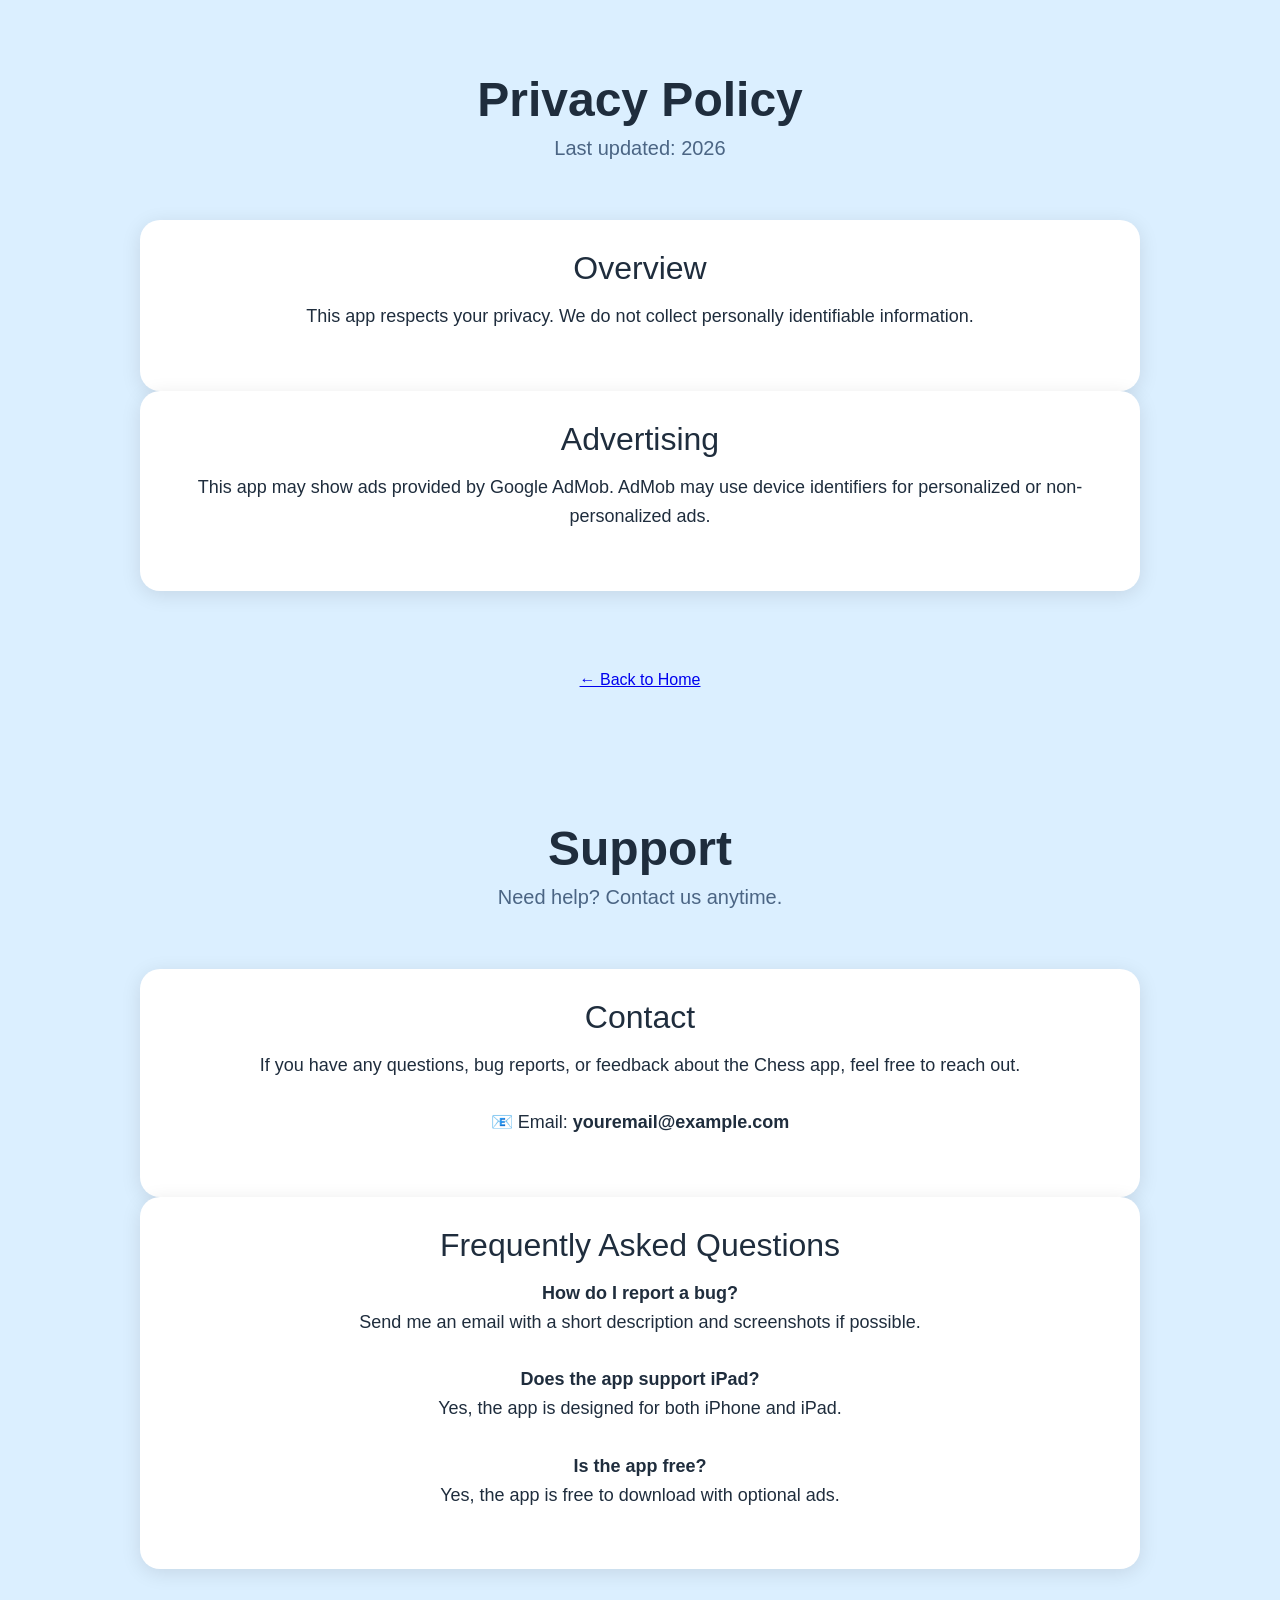
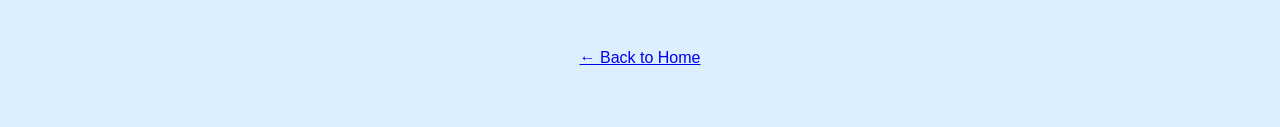
==== support.html @ 21931a57 "Add files via upload" ====
<!DOCTYPE html>
<html lang="en">
<head>
    <meta charset="UTF-8">
    <meta name="viewport" content="width=device-width, initial-scale=1.0">
    <link rel="stylesheet" href="style.css">
    <title>Support</title>
</head>

<body>

    <div class="container">

        <h1>Privacy Policy</h1>

        <div class="subtitle">
            Last updated: 2026
        </div>

        <div class="game-card">

            <div class="game-title">
                Overview
            </div>

            <div class="game-description">
                This app respects your privacy.
                We do not collect personally identifiable information.
            </div>

        </div>

        <div class="game-card">

            <div class="game-title">
                Advertising
            </div>

            <div class="game-description">
                This app may show ads provided by Google AdMob.
                AdMob may use device identifiers for personalized or non-personalized ads.
            </div>

        </div>

        <footer>
            <a href="index.html">← Back to Home</a>
        </footer>

    </div>

    <div class="container">

        <h1>Support</h1>

        <div class="subtitle">
            Need help? Contact us anytime.
        </div>

        <div class="game-card">

            <div class="game-title">
                Contact
            </div>

            <div class="game-description">
                If you have any questions, bug reports, or feedback about the Chess app,
                feel free to reach out.
                <br><br>
                📧 Email: <b>youremail@example.com</b>
            </div>

        </div>

        <div class="game-card">

            <div class="game-title">
                Frequently Asked Questions
            </div>

            <div class="game-description">
                <b>How do I report a bug?</b><br>
                Send me an email with a short description and screenshots if possible.
                <br><br>

                <b>Does the app support iPad?</b><br>
                Yes, the app is designed for both iPhone and iPad.
                <br><br>

                <b>Is the app free?</b><br>
                Yes, the app is free to download with optional ads.
            </div>

        </div>

        <footer>
            <a href="index.html">← Back to Home</a>
        </footer>

    </div>

     
</body>
</html>
---- style.css ----
body {
            margin: 0;
            font-family: Arial, sans-serif;
            background-color: #dbefff;
            color: #1f2d3d;
            text-align: center;
        }

        .container {
            max-width: 1000px;
            margin: auto;
            padding: 40px;
        }

        h1 {
            font-size: 48px;
            margin-bottom: 10px;
        }

        .subtitle {
            font-size: 20px;
            margin-bottom: 60px;
            color: #4b6584;
        }

        .game-card {
            background: white;
            border-radius: 20px;
            padding: 30px;
            box-shadow: 0 4px 20px rgba(0,0,0,0.1);
        }

        .game-title {
            font-size: 32px;
            margin-bottom: 15px;
        }

        .game-description {
            font-size: 18px;
            line-height: 1.6;
            margin-bottom: 30px;
        }

        .screenshots {
            display: flex;
            justify-content: center;
            gap: 20px;
            flex-wrap: wrap;
        }

        .screenshots img {
            width: 220px;
            border-radius: 16px;
            box-shadow: 0 2px 10px rgba(0,0,0,0.15);
        }

        footer {
            margin-top: 60px;
            padding: 20px;
            color: #4b6584;
        }
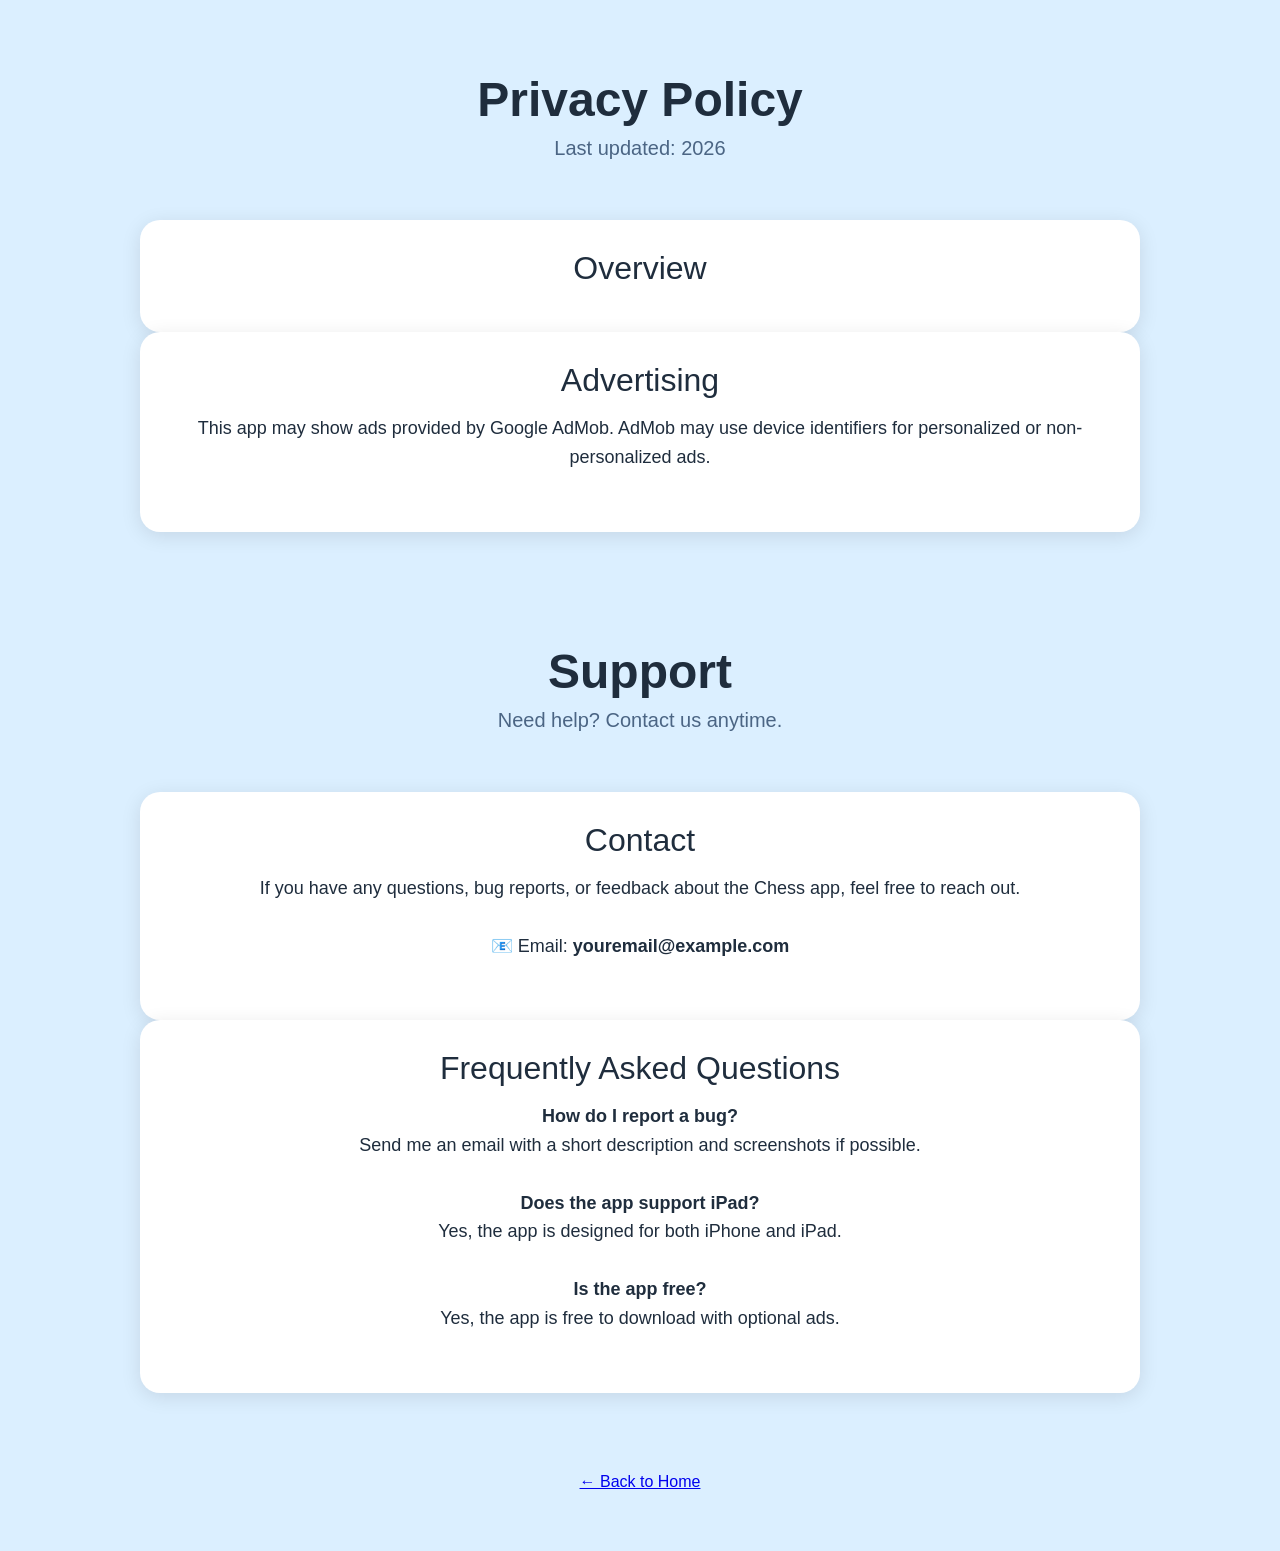
==== commit 97872dfb: "Update support.html" ====
--- a/support.html
+++ b/support.html
@@ -23,11 +23,6 @@
                 Overview
             </div>
 
-            <div class="game-description">
-                This app respects your privacy.
-                We do not collect personally identifiable information.
-            </div>
-
         </div>
 
         <div class="game-card">
@@ -42,10 +37,6 @@
             </div>
 
         </div>
-
-        <footer>
-            <a href="index.html">← Back to Home</a>
-        </footer>
 
     </div>
 
@@ -101,4 +92,4 @@
 
      
 </body>
-</html>+</html>
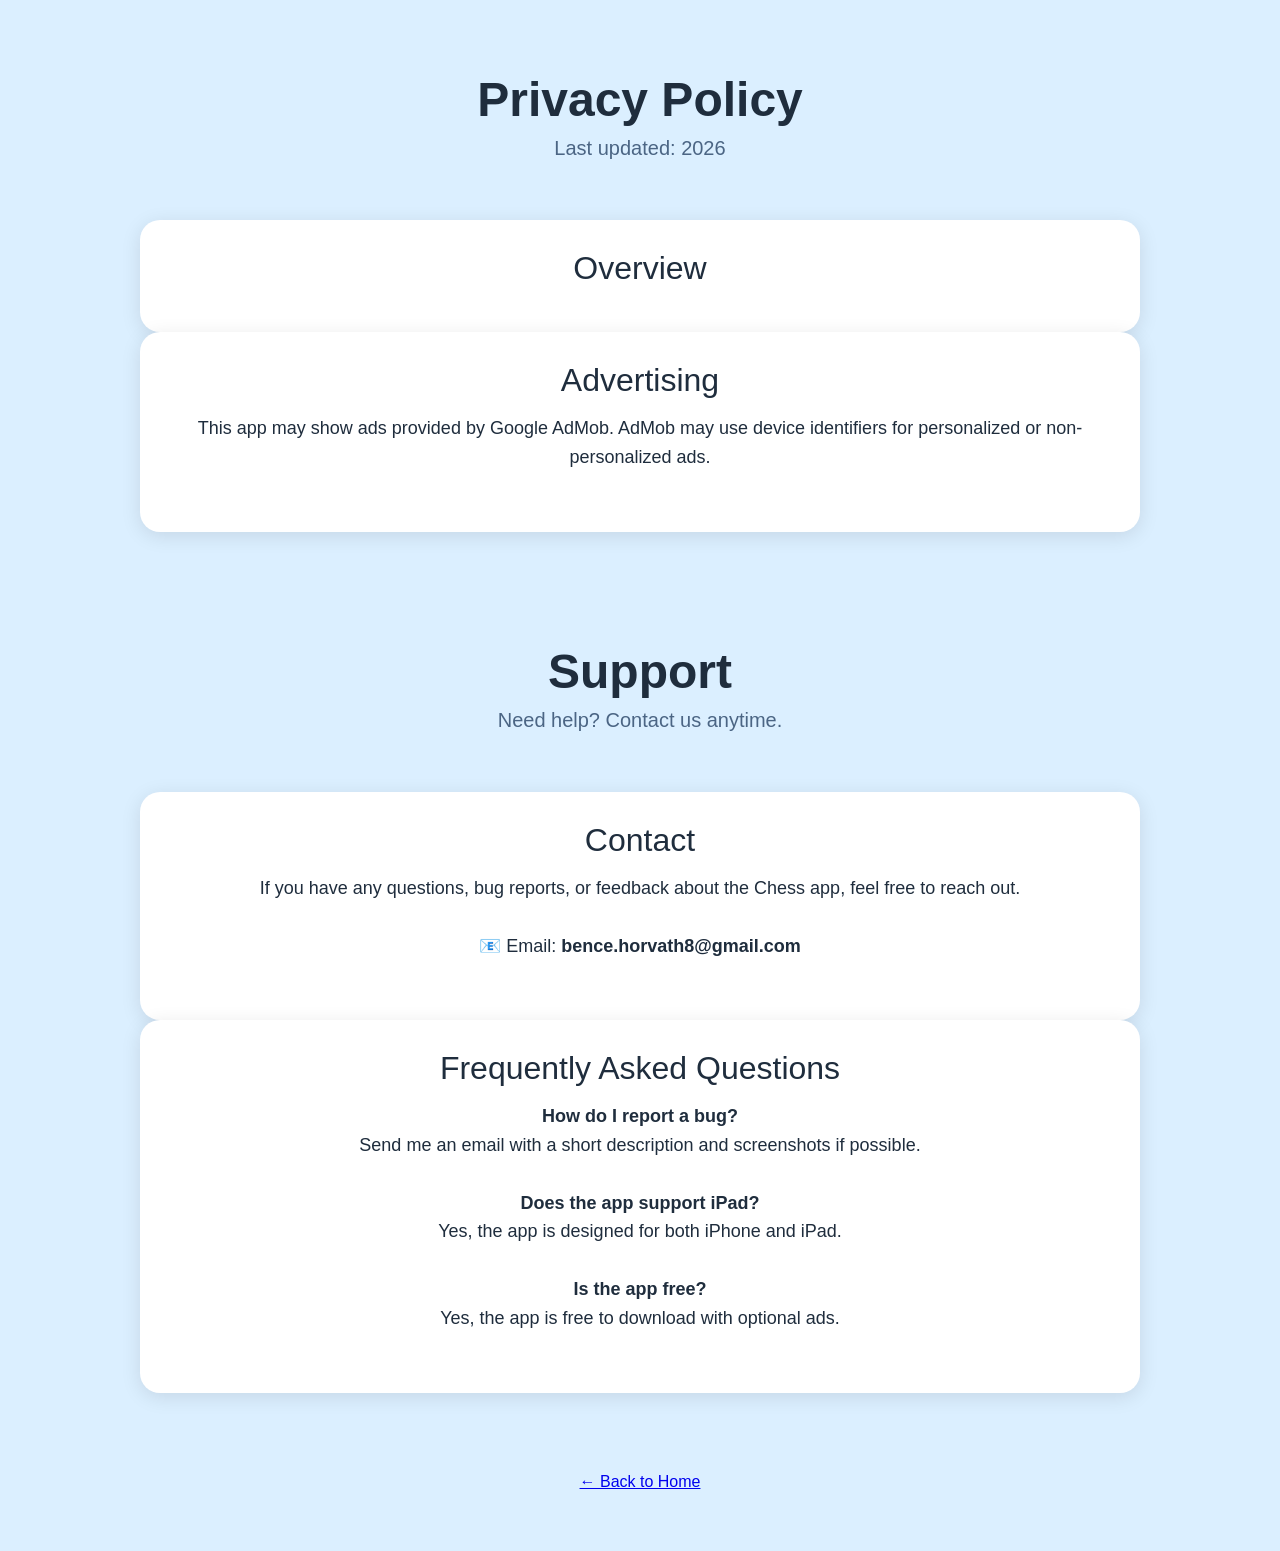
==== commit 99bdb075: "Update support.html" ====
--- a/support.html
+++ b/support.html
@@ -58,7 +58,7 @@
                 If you have any questions, bug reports, or feedback about the Chess app,
                 feel free to reach out.
                 <br><br>
-                📧 Email: <b>youremail@example.com</b>
+                📧 Email: <b>bence.horvath8@gmail.com</b>
             </div>
 
         </div>
